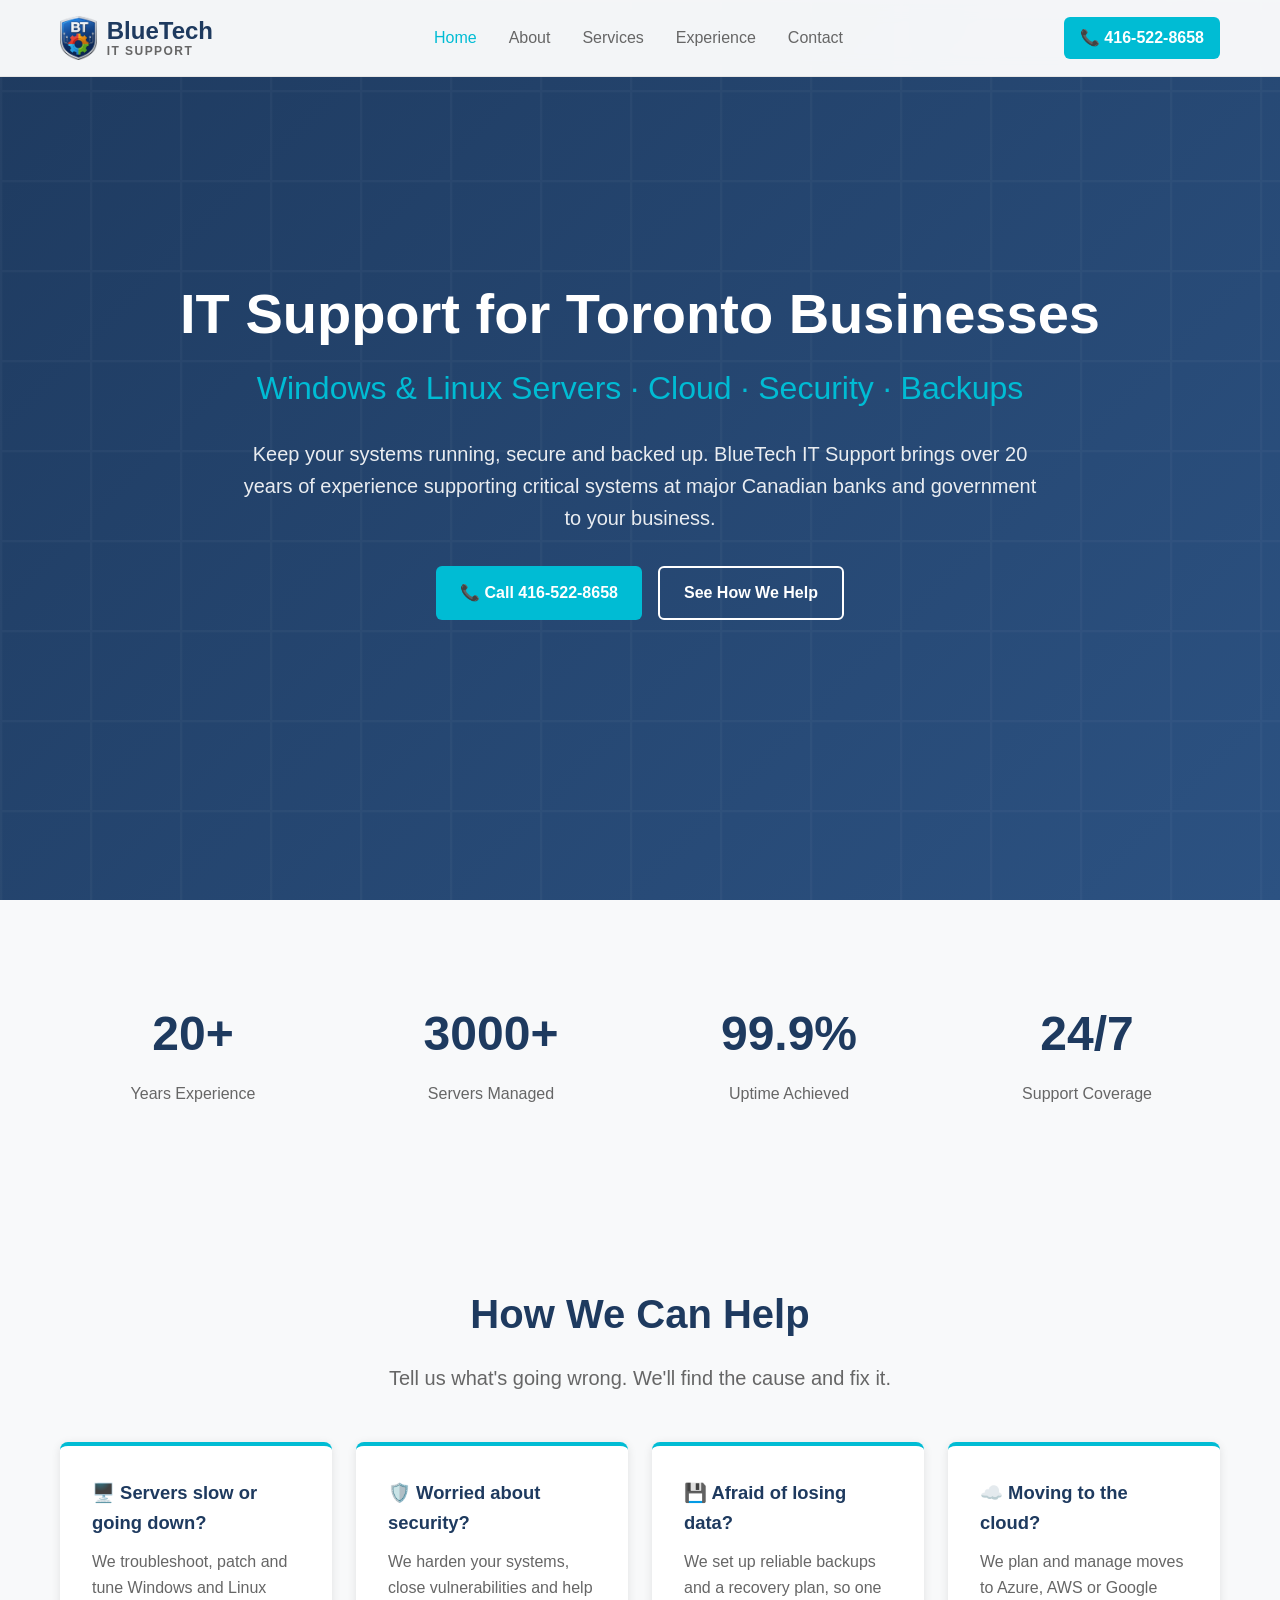
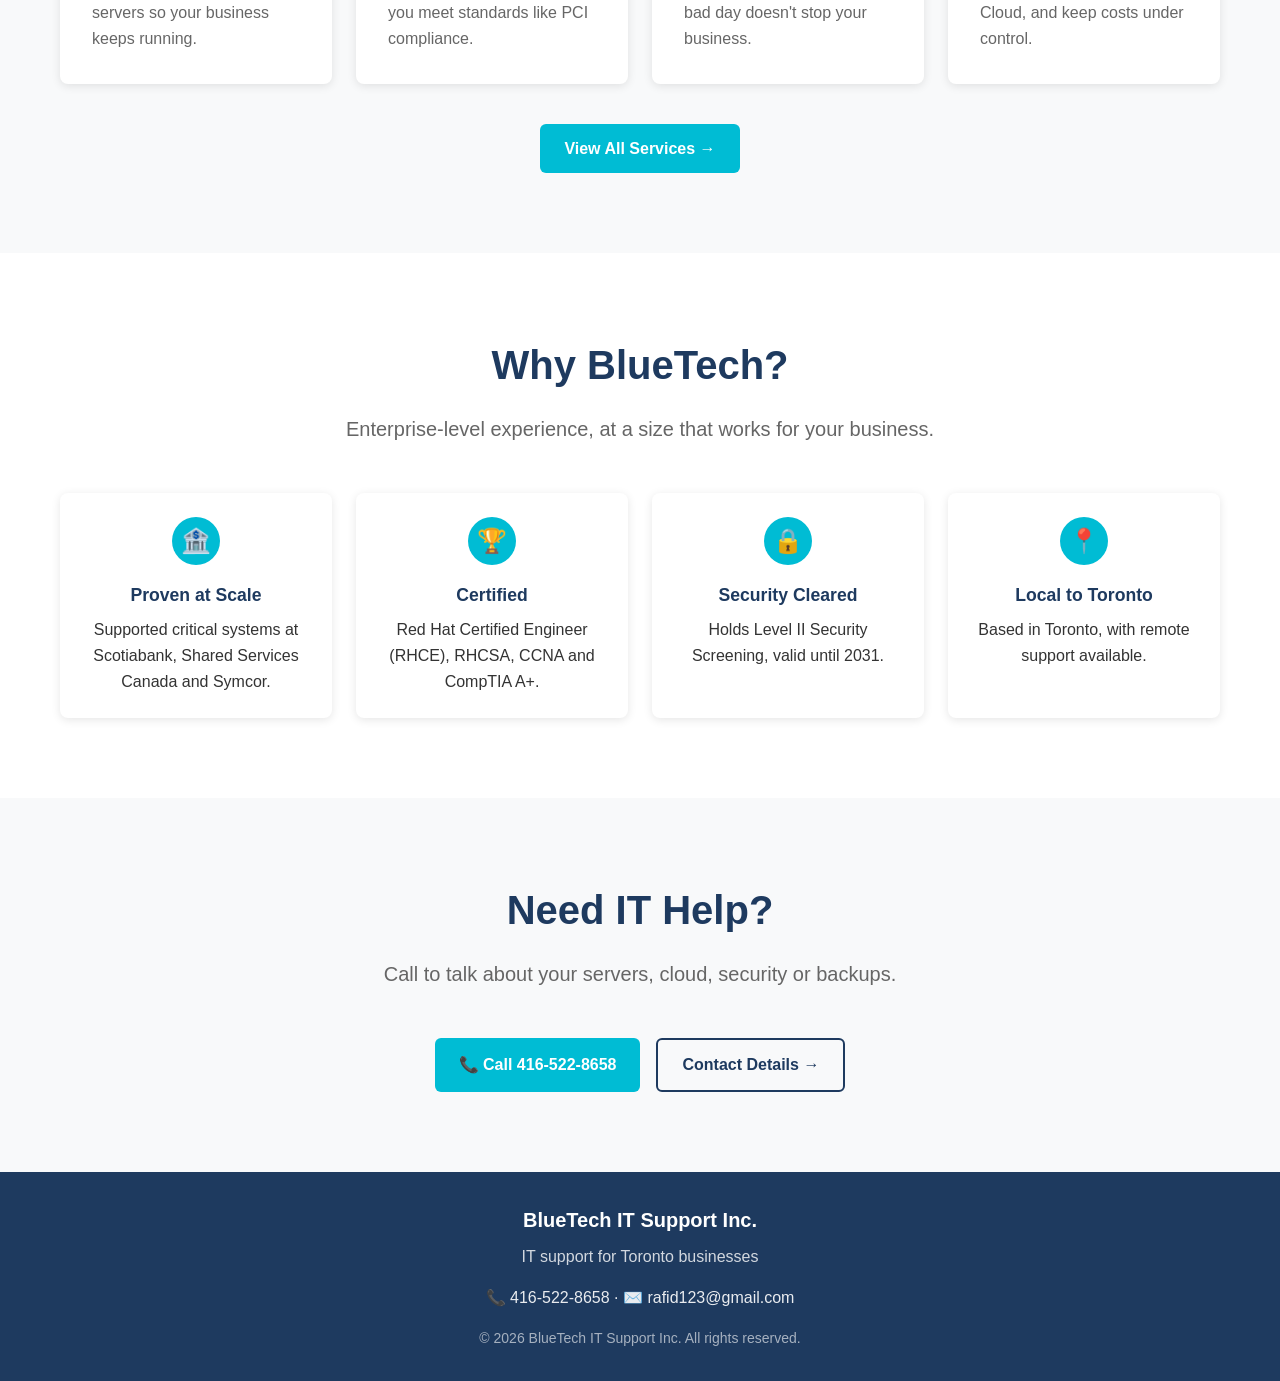
==== index.html @ 5d24fe2b "Rebrand as BlueTech, customer-focused wording, call tracking - BlueTech logo and name in the header," ====
<!DOCTYPE html>
<html lang="en">
<head>
    <!-- Google tag (gtag.js) -->
    <script async src="https://www.googletagmanager.com/gtag/js?id=AW-18163022546"></script>
    <script>
      window.dataLayer = window.dataLayer || [];
      function gtag(){dataLayer.push(arguments);}
      gtag('js', new Date());

      gtag('config', 'AW-18163022546');
    </script>
    <meta charset="UTF-8">
    <meta name="viewport" content="width=device-width, initial-scale=1.0">
    <title>BlueTech IT Support Inc. - IT Support for Toronto Businesses</title>
    <meta name="description" content="Server, cloud, security and backup support for Toronto businesses from a specialist with 20+ years of experience. Call 416-522-8658.">
    <link rel="icon" type="image/png" href="/favicon.png">
    <link rel="stylesheet" href="/styles.css">
</head>
<body>
    <!-- Navigation -->
    <nav>
        <div class="nav-container">
            <a href="/" class="logo">
                <img src="/logo.png" alt="BlueTech IT Support logo">
                <span class="logo-text">BlueTech<span class="logo-sub">IT Support</span></span>
            </a>
            <ul class="nav-links">
                <li><a href="/" class="active">Home</a></li>
                <li><a href="/about/">About</a></li>
                <li><a href="/services/">Services</a></li>
                <li><a href="/experience/">Experience</a></li>
                <li><a href="/contact/">Contact</a></li>
            </ul>
            <div class="nav-right">
                <a href="tel:+14165228658" class="nav-phone">📞 416-522-8658</a>
                <button class="mobile-menu-toggle" onclick="toggleMobileMenu()">☰</button>
            </div>
            <div class="mobile-menu" id="mobileMenu">
                <ul>
                    <li><a href="/" class="active">Home</a></li>
                    <li><a href="/about/">About</a></li>
                    <li><a href="/services/">Services</a></li>
                    <li><a href="/experience/">Experience</a></li>
                    <li><a href="/contact/">Contact</a></li>
                </ul>
            </div>
        </div>
    </nav>

    <!-- Hero Section -->
    <section id="home" class="hero">
        <div class="hero-content">
            <h1>IT Support for Toronto Businesses</h1>
            <div class="subtitle">Windows & Linux Servers · Cloud · Security · Backups</div>
            <p>Keep your systems running, secure and backed up. BlueTech IT Support brings over 20 years of experience supporting critical systems at major Canadian banks and government to your business.</p>
            <div class="cta-buttons">
                <a href="tel:+14165228658" class="btn btn-primary">📞 Call 416-522-8658</a>
                <a href="/services/" class="btn btn-outline">See How We Help</a>
            </div>
        </div>
    </section>

    <!-- Stats Section -->
    <section class="stats">
        <div class="container">
            <div class="stats-grid">
                <div class="stat-item">
                    <div class="stat-number">20+</div>
                    <div class="stat-label">Years Experience</div>
                </div>
                <div class="stat-item">
                    <div class="stat-number">3000+</div>
                    <div class="stat-label">Servers Managed</div>
                </div>
                <div class="stat-item">
                    <div class="stat-number">99.9%</div>
                    <div class="stat-label">Uptime Achieved</div>
                </div>
                <div class="stat-item">
                    <div class="stat-number">24/7</div>
                    <div class="stat-label">Support Coverage</div>
                </div>
            </div>
        </div>
    </section>

    <!-- How we help -->
    <section class="help-section">
        <div class="container">
            <h2 class="section-title">How We Can Help</h2>
            <p class="section-subtitle">Tell us what's going wrong. We'll find the cause and fix it.</p>
            <div class="help-grid">
                <div class="help-card">
                    <h3>🖥️ Servers slow or going down?</h3>
                    <p>We troubleshoot, patch and tune Windows and Linux servers so your business keeps running.</p>
                </div>
                <div class="help-card">
                    <h3>🛡️ Worried about security?</h3>
                    <p>We harden your systems, close vulnerabilities and help you meet standards like PCI compliance.</p>
                </div>
                <div class="help-card">
                    <h3>💾 Afraid of losing data?</h3>
                    <p>We set up reliable backups and a recovery plan, so one bad day doesn't stop your business.</p>
                </div>
                <div class="help-card">
                    <h3>☁️ Moving to the cloud?</h3>
                    <p>We plan and manage moves to Azure, AWS or Google Cloud, and keep costs under control.</p>
                </div>
            </div>
            <div class="text-center">
                <a href="/services/" class="btn btn-primary">View All Services →</a>
            </div>
        </div>
    </section>

    <!-- Why BlueTech -->
    <section>
        <div class="container">
            <h2 class="section-title">Why BlueTech?</h2>
            <p class="section-subtitle">Enterprise-level experience, at a size that works for your business.</p>
            <div class="credentials why-grid">
                <div class="credential-card">
                    <div class="credential-icon">🏦</div>
                    <div class="credential-title">Proven at Scale</div>
                    <p>Supported critical systems at Scotiabank, Shared Services Canada and Symcor.</p>
                </div>
                <div class="credential-card">
                    <div class="credential-icon">🏆</div>
                    <div class="credential-title">Certified</div>
                    <p>Red Hat Certified Engineer (RHCE), RHCSA, CCNA and CompTIA A+.</p>
                </div>
                <div class="credential-card">
                    <div class="credential-icon">🔒</div>
                    <div class="credential-title">Security Cleared</div>
                    <p>Holds Level II Security Screening, valid until 2031.</p>
                </div>
                <div class="credential-card">
                    <div class="credential-icon">📍</div>
                    <div class="credential-title">Local to Toronto</div>
                    <p>Based in Toronto, with remote support available.</p>
                </div>
            </div>
        </div>
    </section>

    <!-- Call to action -->
    <section class="page-cta">
        <div class="container">
            <h2 class="section-title">Need IT Help?</h2>
            <p class="section-subtitle">Call to talk about your servers, cloud, security or backups.</p>
            <div class="cta-buttons">
                <a href="tel:+14165228658" class="btn btn-primary">📞 Call 416-522-8658</a>
                <a href="/contact/" class="btn btn-outline">Contact Details →</a>
            </div>
        </div>
    </section>

    <!-- Footer -->
    <footer>
        <div class="container">
            <div class="footer-title">BlueTech IT Support Inc.</div>
            <div class="footer-subtitle">IT support for Toronto businesses</div>
            <div class="footer-contact">
                <a href="tel:+14165228658">📞 416-522-8658</a> · <a href="mailto:rafid123@gmail.com">✉️ rafid123@gmail.com</a>
            </div>
            <div class="footer-copyright">© 2026 BlueTech IT Support Inc. All rights reserved.</div>
        </div>
    </footer>

    <script src="/script.js"></script>
</body>
</html>
---- styles.css ----
* {
    margin: 0;
    padding: 0;
    box-sizing: border-box;
}

body {
    font-family: -apple-system, BlinkMacSystemFont, 'Segoe UI', Roboto, sans-serif;
    line-height: 1.6;
    color: #333;
    background-color: #ffffff;
}

.container {
    max-width: 1200px;
    margin: 0 auto;
    padding: 0 20px;
}

/* Navigation */
nav {
    position: fixed;
    top: 0;
    width: 100%;
    background: rgba(255, 255, 255, 0.95);
    backdrop-filter: blur(10px);
    border-bottom: 1px solid #e5e5e5;
    z-index: 1000;
    padding: 1rem 0;
}

.nav-container {
    display: flex;
    justify-content: space-between;
    align-items: center;
    max-width: 1200px;
    margin: 0 auto;
    padding: 0 20px;
}

.logo {
    display: flex;
    align-items: center;
    gap: 0.6rem;
    font-size: 1.5rem;
    font-weight: bold;
    color: #1e3a5f;
    text-decoration: none;
}

.logo img {
    height: 44px;
    width: auto;
}

.logo-text {
    display: flex;
    flex-direction: column;
    line-height: 1.1;
}

.logo-sub {
    font-size: 0.75rem;
    font-weight: 600;
    letter-spacing: 0.12em;
    text-transform: uppercase;
    color: #666;
}

.nav-links {
    display: flex;
    list-style: none;
    gap: 2rem;
}

.nav-links a {
    text-decoration: none;
    color: #666;
    font-weight: 500;
    transition: color 0.3s;
}

.nav-links a:hover {
    color: #00bcd4;
}

.nav-phone {
    display: inline-flex;
    align-items: center;
    gap: 0.4rem;
    background: #00bcd4;
    color: white;
    font-weight: 600;
    text-decoration: none;
    padding: 0.5rem 1rem;
    border-radius: 6px;
    white-space: nowrap;
    transition: background 0.3s;
}

.nav-phone:hover {
    background: #1e3a5f;
}

.nav-right {
    display: flex;
    align-items: center;
    gap: 1rem;
}

.mobile-menu-toggle {
    display: none;
    background: none;
    border: none;
    font-size: 1.5rem;
    color: #1e3a5f;
    cursor: pointer;
}

.mobile-menu {
    display: none;
    position: absolute;
    top: 100%;
    left: 0;
    right: 0;
    background: white;
    border-bottom: 1px solid #e5e5e5;
    box-shadow: 0 2px 10px rgba(0,0,0,0.1);
}

.mobile-menu.active {
    display: block;
}

.mobile-menu ul {
    list-style: none;
    padding: 1rem 0;
}

.mobile-menu a {
    display: block;
    padding: 1rem 2rem;
    text-decoration: none;
    color: #666;
    font-weight: 500;
    border-bottom: 1px solid #f0f0f0;
}

.mobile-menu a:hover {
    background: #f8f9fa;
    color: #00bcd4;
}

/* Hero Section */
.hero {
    min-height: 100vh;
    background: linear-gradient(135deg, #1e3a5f 0%, #2c5282 100%);
    display: flex;
    align-items: center;
    justify-content: center;
    text-align: center;
    color: white;
    position: relative;
    overflow: hidden;
    padding: 2rem 0;
}

.hero::before {
    content: '';
    position: absolute;
    top: 0;
    left: 0;
    right: 0;
    bottom: 0;
    background: url('data:image/svg+xml,<svg xmlns="http://www.w3.org/2000/svg" viewBox="0 0 100 100"><defs><pattern id="grid" width="10" height="10" patternUnits="userSpaceOnUse"><path d="M 10 0 L 0 0 0 10" fill="none" stroke="rgba(255,255,255,0.1)" stroke-width="0.5"/></pattern></defs><rect width="100" height="100" fill="url(%23grid)"/></svg>');
    opacity: 0.3;
}

.hero-content {
    position: relative;
    z-index: 2;
    padding: 0 1rem;
}

.hero h1 {
    font-size: clamp(2rem, 5vw, 3.5rem);
    font-weight: bold;
    margin-bottom: 1rem;
    line-height: 1.2;
}

.hero .subtitle {
    color: #00bcd4;
    font-size: clamp(1.25rem, 4vw, 2rem);
    margin-bottom: 1.5rem;
}

.hero p {
    font-size: clamp(1rem, 2.5vw, 1.25rem);
    margin-bottom: 2rem;
    max-width: 800px;
    margin-left: auto;
    margin-right: auto;
    opacity: 0.9;
}

.cta-buttons {
    display: flex;
    gap: 1rem;
    justify-content: center;
    flex-wrap: wrap;
}

.btn {
    padding: 12px 24px;
    border: none;
    border-radius: 6px;
    font-size: 1rem;
    font-weight: 600;
    text-decoration: none;
    display: inline-flex;
    align-items: center;
    gap: 8px;
    transition: all 0.3s;
    cursor: pointer;
    min-width: 150px;
    justify-content: center;
}

.btn-primary {
    background: #00bcd4;
    color: white;
}

.btn-primary:hover {
    background: #00acc1;
    transform: translateY(-2px);
}

.btn-outline {
    background: transparent;
    color: white;
    border: 2px solid white;
}

.btn-outline:hover {
    background: white;
    color: #1e3a5f;
}

/* Stats Section */
.stats {
    padding: 4rem 0;
    background: #f8f9fa;
}

.stats-grid {
    display: grid;
    grid-template-columns: repeat(auto-fit, minmax(150px, 1fr));
    gap: 2rem;
    text-align: center;
}

.stat-item {
    padding: 2rem 1rem;
}

.stat-number {
    font-size: clamp(2rem, 5vw, 3rem);
    font-weight: bold;
    color: #1e3a5f;
    margin-bottom: 0.5rem;
}

.stat-label {
    color: #666;
    font-size: clamp(0.875rem, 2vw, 1rem);
}

/* Section Styles */
section {
    padding: 5rem 0;
}

.section-title {
    text-align: center;
    font-size: clamp(2rem, 5vw, 2.5rem);
    font-weight: bold;
    color: #1e3a5f;
    margin-bottom: 1rem;
}

.section-subtitle {
    text-align: center;
    font-size: clamp(1rem, 2.5vw, 1.25rem);
    color: #666;
    margin-bottom: 3rem;
    max-width: 800px;
    margin-left: auto;
    margin-right: auto;
}

/* About Section */
.about-content {
    display: grid;
    grid-template-columns: 1fr;
    gap: 3rem;
    align-items: start;
}

.about-text p {
    margin-bottom: 1.5rem;
    font-size: clamp(1rem, 2vw, 1.1rem);
    line-height: 1.8;
}

.credentials {
    display: grid;
    grid-template-columns: repeat(auto-fit, minmax(250px, 1fr));
    gap: 1.5rem;
}

.credential-card {
    background: white;
    padding: 1.5rem;
    border-radius: 8px;
    box-shadow: 0 2px 10px rgba(0,0,0,0.1);
    text-align: center;
}

.credential-icon {
    width: 48px;
    height: 48px;
    background: #00bcd4;
    border-radius: 50%;
    display: flex;
    align-items: center;
    justify-content: center;
    margin: 0 auto 1rem;
    color: white;
    font-size: 1.5rem;
}

.credential-title {
    font-weight: bold;
    margin-bottom: 0.5rem;
    color: #1e3a5f;
    font-size: clamp(1rem, 2vw, 1.1rem);
}

.badges {
    display: flex;
    flex-wrap: wrap;
    gap: 0.5rem;
    justify-content: center;
}

.badge {
    background: #e3f2fd;
    color: #1976d2;
    padding: 0.25rem 0.75rem;
    border-radius: 20px;
    font-size: 0.875rem;
    font-weight: 500;
}

/* Services Section */
.services {
    background: #f8f9fa;
}

.services-grid {
    display: grid;
    grid-template-columns: repeat(auto-fit, minmax(300px, 1fr));
    gap: 2rem;
}

.service-card {
    background: white;
    padding: 2rem;
    border-radius: 8px;
    box-shadow: 0 2px 10px rgba(0,0,0,0.1);
    transition: transform 0.3s, box-shadow 0.3s;
}

.service-card:hover {
    transform: translateY(-5px);
    box-shadow: 0 4px 20px rgba(0,0,0,0.15);
}

.service-icon {
    width: 64px;
    height: 64px;
    background: #00bcd4;
    border-radius: 8px;
    display: flex;
    align-items: center;
    justify-content: center;
    margin-bottom: 1rem;
    color: white;
    font-size: 1.5rem;
}

.service-title {
    font-size: clamp(1.1rem, 2.5vw, 1.25rem);
    font-weight: bold;
    color: #1e3a5f;
    margin-bottom: 1rem;
}

.service-description {
    color: #666;
    line-height: 1.6;
    font-size: clamp(0.9rem, 2vw, 1rem);
}

/* Experience Section */
.experience-timeline {
    max-width: 800px;
    margin: 0 auto;
}

.timeline-item {
    background: white;
    padding: 2rem;
    border-radius: 8px;
    box-shadow: 0 2px 10px rgba(0,0,0,0.1);
    margin-bottom: 2rem;
    position: relative;
}

.timeline-header {
    display: flex;
    justify-content: space-between;
    align-items: start;
    margin-bottom: 1rem;
    flex-wrap: wrap;
    gap: 1rem;
}

.company-name {
    font-size: clamp(1.1rem, 2.5vw, 1.25rem);
    font-weight: bold;
    color: #00bcd4;
}

.role-name {
    font-size: clamp(1rem, 2vw, 1.1rem);
    font-weight: 600;
    color: #1e3a5f;
    margin-top: 0.25rem;
}

.period {
    background: #e3f2fd;
    color: #1976d2;
    padding: 0.5rem 1rem;
    border-radius: 20px;
    font-size: 0.875rem;
    font-weight: 500;
    white-space: nowrap;
}

.highlights {
    display: flex;
    flex-wrap: wrap;
    gap: 0.5rem;
}

.highlight {
    background: #f5f5f5;
    color: #333;
    padding: 0.25rem 0.75rem;
    border-radius: 15px;
    font-size: 0.875rem;
}

/* Contact Section */
.contact {
    background: linear-gradient(135deg, #1e3a5f 0%, #2c5282 100%);
    color: white;
}

.contact .section-title,
.contact .section-subtitle {
    color: white;
}

.contact-grid {
    display: grid;
    grid-template-columns: repeat(auto-fit, minmax(250px, 1fr));
    gap: 2rem;
    margin-bottom: 3rem;
}

.contact-card {
    background: rgba(255,255,255,0.1);
    backdrop-filter: blur(10px);
    padding: 2rem;
    border-radius: 8px;
    text-align: center;
}

.contact-icon {
    width: 48px;
    height: 48px;
    background: #00bcd4;
    border-radius: 50%;
    display: flex;
    align-items: center;
    justify-content: center;
    margin: 0 auto 1rem;
    font-size: 1.5rem;
}

.contact-title {
    font-size: clamp(1.1rem, 2.5vw, 1.25rem);
    font-weight: bold;
    margin-bottom: 0.5rem;
}

.contact-info {
    opacity: 0.9;
    font-size: clamp(0.9rem, 2vw, 1rem);
}

/* Footer */
footer {
    background: #1e3a5f;
    color: white;
    text-align: center;
    padding: 2rem 0;
}

.footer-title {
    font-size: clamp(1.1rem, 2.5vw, 1.25rem);
    font-weight: bold;
    margin-bottom: 0.5rem;
}

.footer-subtitle {
    opacity: 0.8;
    margin-bottom: 1rem;
    font-size: clamp(0.9rem, 2vw, 1rem);
}

.footer-copyright {
    font-size: 0.875rem;
    opacity: 0.6;
}

/* Mobile Responsive Design */
@media (max-width: 768px) {
    .nav-links {
        display: none;
    }

    .mobile-menu-toggle {
        display: block;
    }

    .logo {
        font-size: 1.2rem;
    }

    .nav-phone {
        padding: 0.4rem 0.75rem;
        font-size: 0.9rem;
    }

    .container {
        padding: 0 15px;
    }

    section {
        padding: 3rem 0;
    }

    .hero {
        min-height: 90vh;
        padding: 1rem 0;
    }

    .stats {
        padding: 3rem 0;
    }

    .stats-grid {
        grid-template-columns: repeat(2, 1fr);
        gap: 1.5rem;
    }

    .stat-item {
        padding: 1.5rem 0.5rem;
    }

    .about-content {
        gap: 2rem;
    }

    .credentials {
        grid-template-columns: 1fr;
        gap: 1rem;
    }

    .services-grid {
        grid-template-columns: 1fr;
        gap: 1.5rem;
    }

    .service-card {
        padding: 1.5rem;
    }

    .timeline-item {
        padding: 1.5rem;
    }

    .timeline-header {
        flex-direction: column;
        align-items: start;
        gap: 0.5rem;
    }

    .contact-grid {
        grid-template-columns: 1fr;
        gap: 1.5rem;
    }

    .contact-card {
        padding: 1.5rem;
    }

    .cta-buttons {
        flex-direction: column;
        align-items: center;
        gap: 0.75rem;
    }

    .btn {
        width: 100%;
        max-width: 250px;
    }
}

/* Extra small devices */
@media (max-width: 480px) {
    .container {
        padding: 0 10px;
    }

    .nav-container {
        padding: 0 15px;
    }

    .logo {
        font-size: 1.25rem;
    }

    .hero-content {
        padding: 0 0.5rem;
    }

    .stats-grid {
        grid-template-columns: 1fr;
        gap: 1rem;
    }

    .stat-item {
        padding: 1rem 0.5rem;
    }

    .service-card,
    .timeline-item,
    .contact-card,
    .credential-card {
        padding: 1rem;
    }

    .service-icon {
        width: 48px;
        height: 48px;
        font-size: 1.25rem;
    }

    .highlights {
        gap: 0.25rem;
    }

    .highlight {
        font-size: 0.75rem;
        padding: 0.2rem 0.5rem;
    }

    .badges {
        gap: 0.25rem;
    }

    .badge {
        font-size: 0.75rem;
        padding: 0.2rem 0.5rem;
    }
}

/* Large screens */
@media (min-width: 1200px) {
    .about-content {
        grid-template-columns: 2fr 1fr;
    }

    .services-grid {
        grid-template-columns: repeat(3, 1fr);
    }
}

/* Smooth scrolling */
html {
    scroll-behavior: smooth;
}

/* Add some animations */
@keyframes fadeInUp {
    from {
        opacity: 0;
        transform: translateY(30px);
    }
    to {
        opacity: 1;
        transform: translateY(0);
    }
}

.fade-in-up {
    animation: fadeInUp 0.6s ease-out;
}

/* Touch-friendly improvements */
@media (hover: none) and (pointer: coarse) {
    .service-card:hover {
        transform: none;
    }

    .btn:hover {
        transform: none;
    }

    .btn-primary:hover {
        background: #00bcd4;
    }

    .btn-outline:hover {
        background: transparent;
        color: white;
    }
}

/* Separate pages */
/* Leave room for the fixed menu bar inside the first section, so its background reaches the top */
.page > section:first-child {
    padding-top: calc(5rem + 80px);
}

@media (max-width: 768px) {
    .page > section:first-child {
        padding-top: calc(3rem + 70px);
    }
}

/* Problem -> solution cards on the home page */
.help-section {
    background: #f8f9fa;
}

.help-grid,
.why-grid {
    display: grid;
    grid-template-columns: repeat(2, 1fr);
    gap: 1.5rem;
}

@media (min-width: 1000px) {
    .help-grid,
    .why-grid {
        grid-template-columns: repeat(4, 1fr);
    }
}

@media (max-width: 600px) {
    .help-grid,
    .why-grid {
        grid-template-columns: 1fr;
    }
}

.help-card {
    background: white;
    padding: 2rem;
    border-radius: 8px;
    box-shadow: 0 2px 10px rgba(0,0,0,0.1);
    border-top: 4px solid #00bcd4;
}

.help-card h3 {
    color: #1e3a5f;
    font-size: 1.15rem;
    margin-bottom: 0.75rem;
}

.help-card p {
    color: #666;
}

.text-center {
    text-align: center;
    margin-top: 2.5rem;
}

.contact-info a {
    color: inherit;
    text-decoration: none;
}

.footer-contact {
    margin-bottom: 1rem;
    opacity: 0.9;
}

.footer-contact a {
    color: white;
    text-decoration: none;
}

@media (max-width: 480px) {
    .logo img {
        height: 36px;
    }

    .logo-sub {
        display: none;
    }
}

.nav-links a.active,
.mobile-menu a.active {
    color: #00bcd4;
}

.page-cta {
    background: #f8f9fa;
    text-align: center;
}

.page-cta .cta-buttons .btn-outline {
    color: #1e3a5f;
    border-color: #1e3a5f;
}

.page-cta .cta-buttons .btn-outline:hover {
    background: #1e3a5f;
    color: white;
}
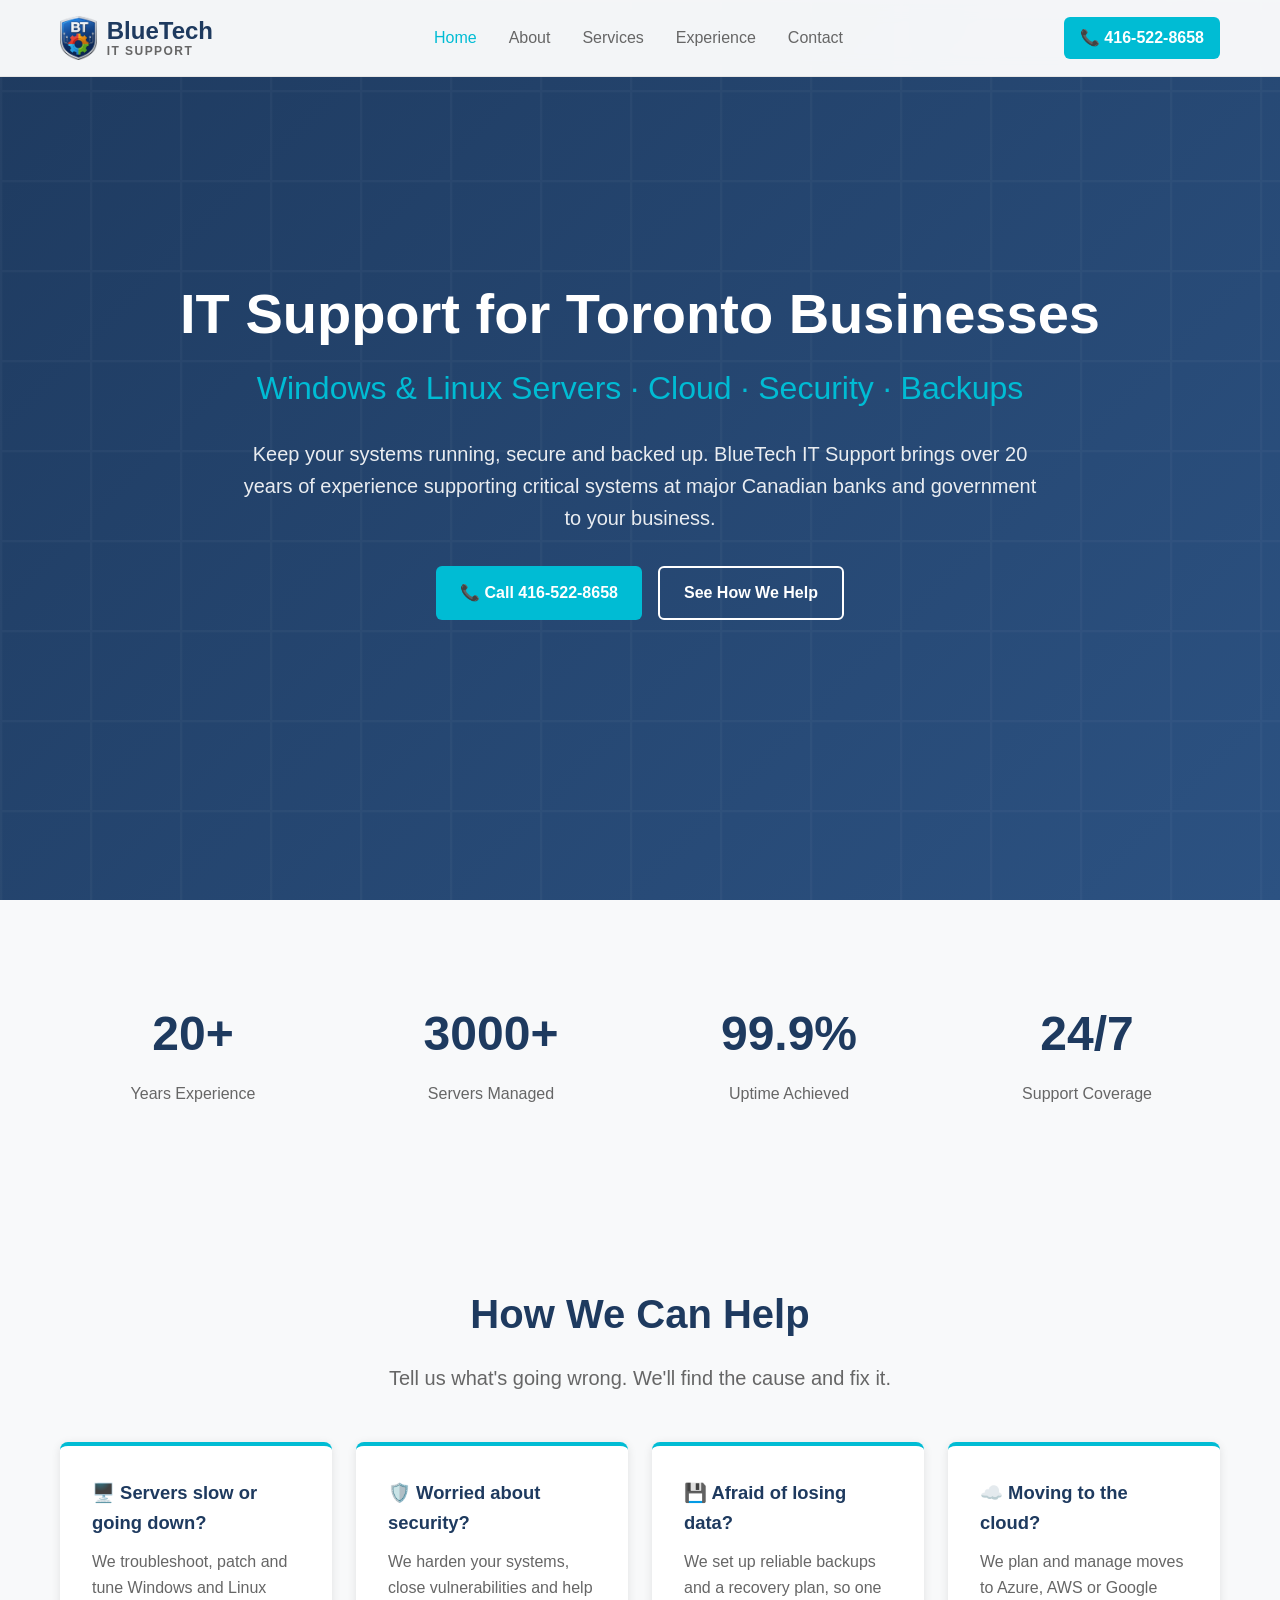
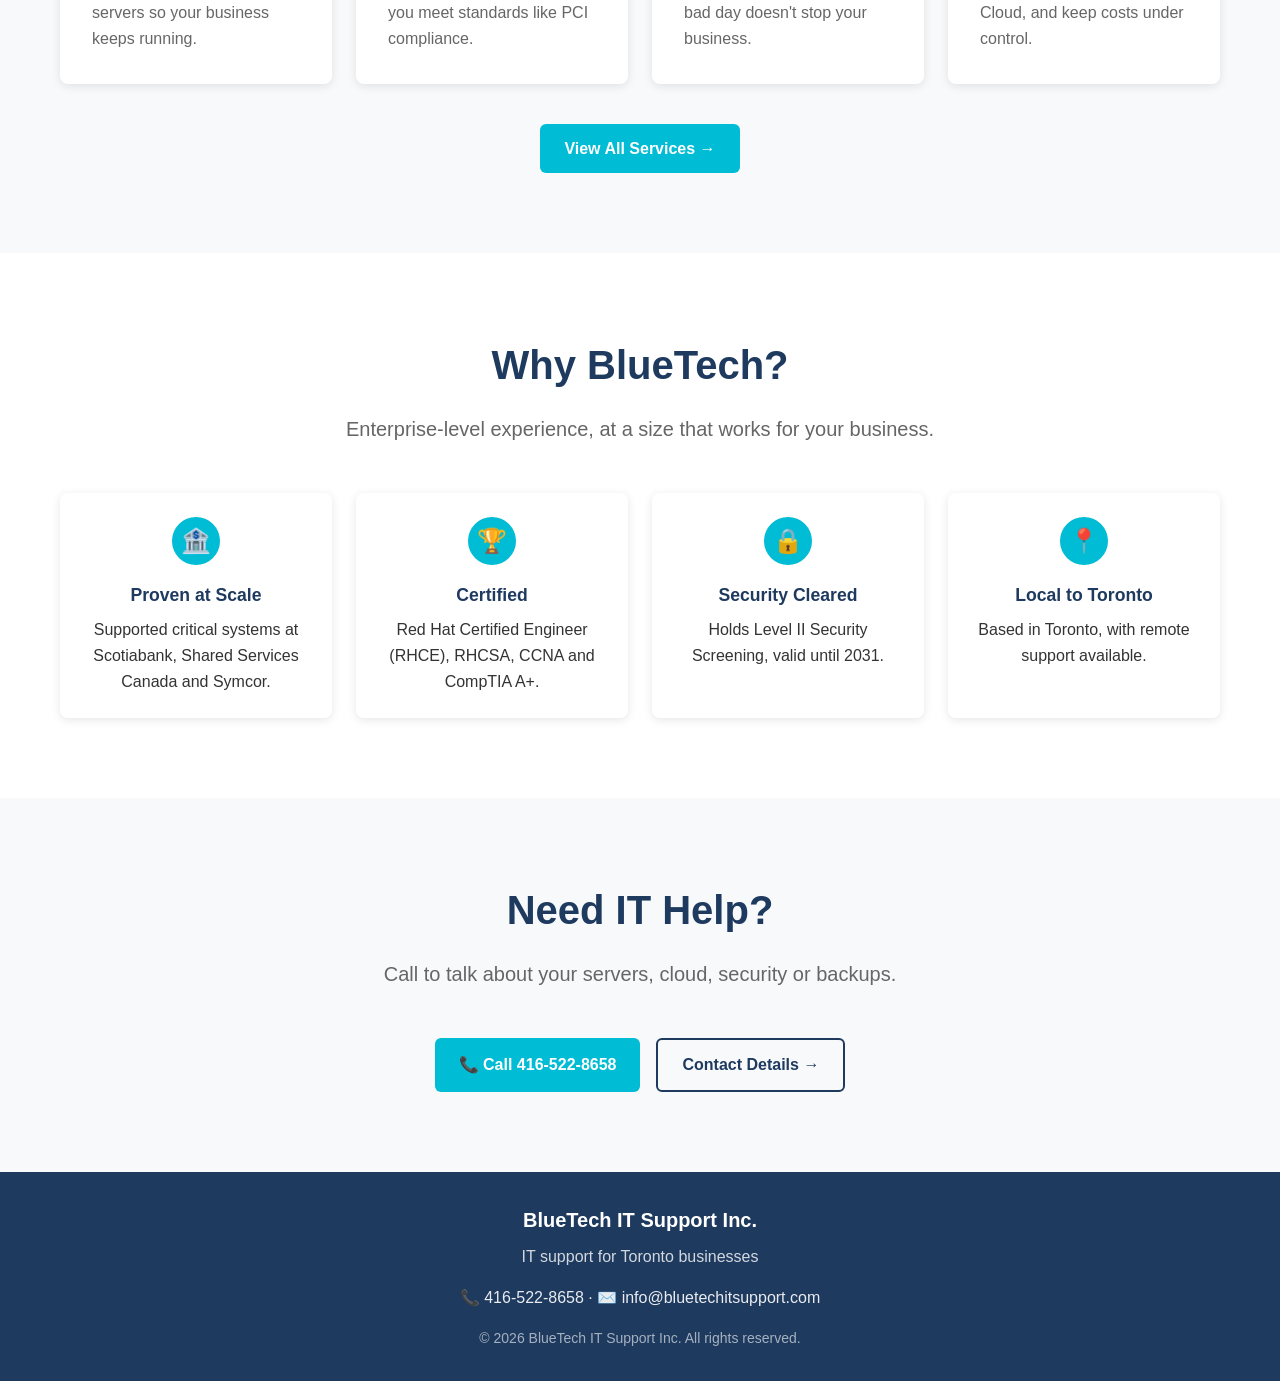
==== commit 910586a5: "Show info@bluetechitsupport.com instead of Gmail Co-Authored-By: Claude Opus 5.5 <noreply@anthropic." ====
--- a/index.html
+++ b/index.html
@@ -15,7 +15,7 @@
     <title>BlueTech IT Support Inc. - IT Support for Toronto Businesses</title>
     <meta name="description" content="Server, cloud, security and backup support for Toronto businesses from a specialist with 20+ years of experience. Call 416-522-8658.">
     <link rel="icon" type="image/png" href="/favicon.png">
-    <link rel="stylesheet" href="/styles.css">
+    <link rel="stylesheet" href="/styles.css?v=2">
 </head>
 <body>
     <!-- Navigation -->
@@ -162,12 +162,12 @@
             <div class="footer-title">BlueTech IT Support Inc.</div>
             <div class="footer-subtitle">IT support for Toronto businesses</div>
             <div class="footer-contact">
-                <a href="tel:+14165228658">📞 416-522-8658</a> · <a href="mailto:rafid123@gmail.com">✉️ rafid123@gmail.com</a>
+                <a href="tel:+14165228658">📞 416-522-8658</a> · <a href="mailto:info@bluetechitsupport.com">✉️ info@bluetechitsupport.com</a>
             </div>
             <div class="footer-copyright">© 2026 BlueTech IT Support Inc. All rights reserved.</div>
         </div>
     </footer>
 
-    <script src="/script.js"></script>
+    <script src="/script.js?v=2"></script>
 </body>
 </html>
